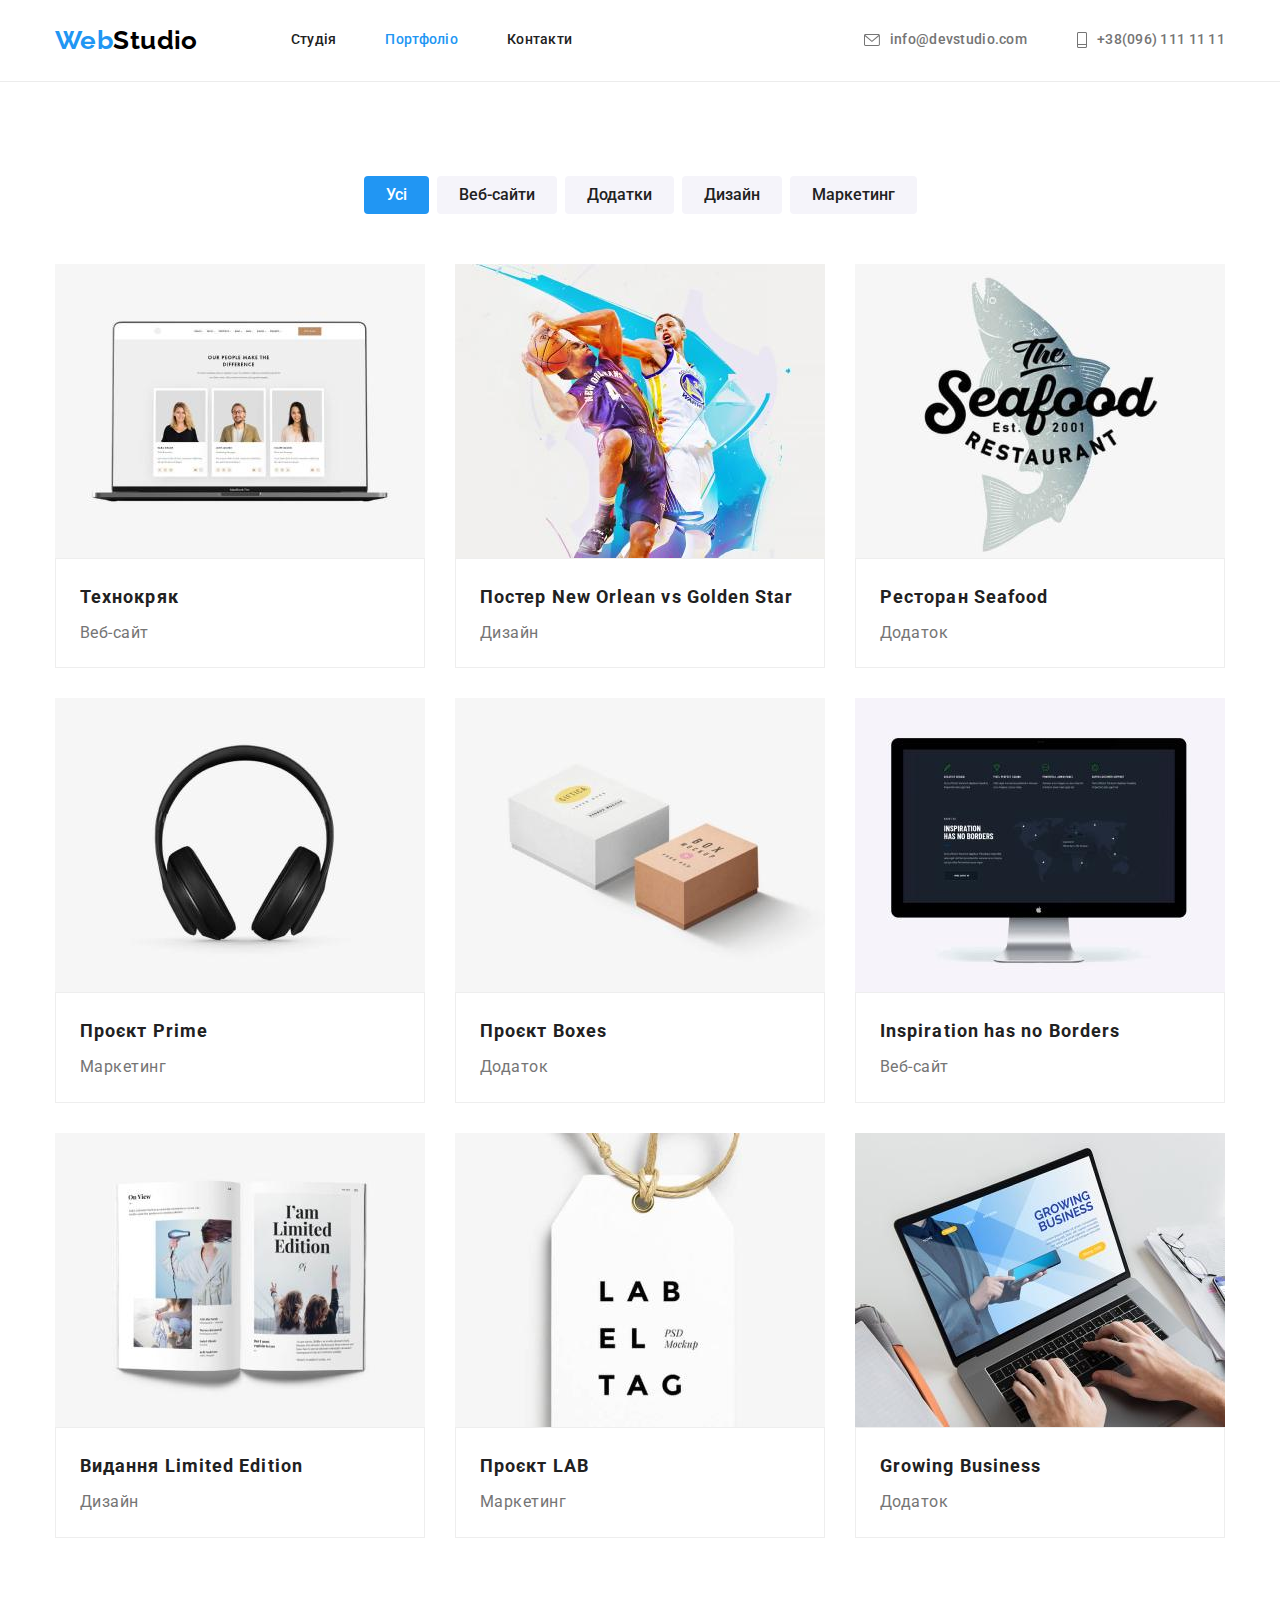
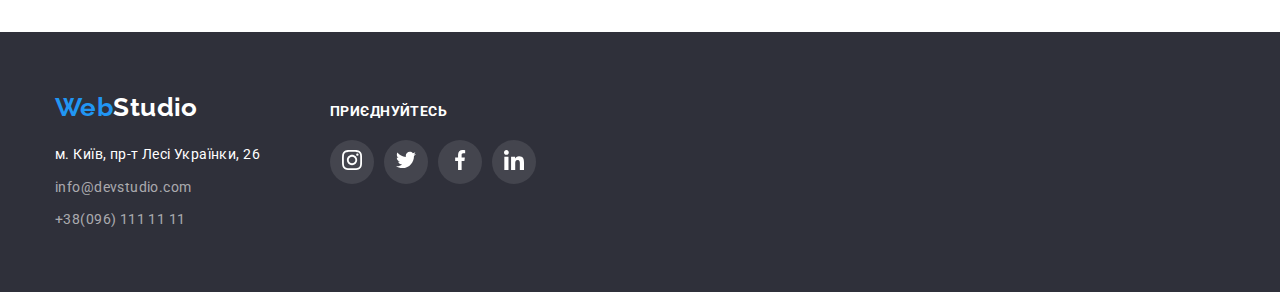
==== portfolio.html @ 6b9dde9d "icons" ====
<!DOCTYPE html>
<html lang="uk">
  <head>
    <meta charset="UTF-8" />
    <meta http-equiv="X-UA-Compatible" content="IE=edge" />
    <meta name="viewport" content="width=device-width, initial-scale=1.0" />
    <title>Document</title>
    <link rel="preconnect" href="https://fonts.googleapis.com" />
    <link rel="preconnect" href="https://fonts.gstatic.com" crossorigin />
    <link
      href="https://fonts.googleapis.com/css2?family=Raleway:wght@700&family=Roboto:ital,wght@0,400;0,500;0,700;0,900;1,400&display=swap"
      rel="stylesheet"
    />
    <link
      rel="stylesheet"
      href="https://cdnjs.cloudflare.com/ajax/libs/modern-normalize/1.1.0/modern-normalize.min.css"
    />
    <link rel="stylesheet" href="./css/styles.css" />
  </head>

  <body>
    <header class="page-header">
      <div class="container main-nav">
        <a href="" class="logo"><span class="accent">Web</span>Studio</a>
        <nav>
          <ul class="site-nav list">
            <li class="site-item">
              <a href="./index.html" class="link">Студія</a>
            </li>
            <li class="site-item">
              <a href="./portfolio.html" class="link current">Портфоліо</a>
            </li>
            <li class="site-item"><a href="#" class="link">Контакти</a></li>
          </ul>
        </nav>
        <ul class="contact-nav list">
          <li class="contact-item">
            <a class="cont-link current" href="mailto:info@devstudio.com" aria-label="mail">
              <svg class="header-icon" width="16" height="12">
                <use href="./images/images.svg#icon-envelope"></use>
              </svg>
              <span>info@devstudio.com </span> 
            </a>
          </li>
          <li class="contact-item">
            <a class="cont-link" href="tel:+380961111111">
              <svg class="header-icon" width="10" height="16">
                    <use class="header-icon" href="./images/images.svg#icon-Vector"></use>
                  </svg>
              
              <span>+38(096) 111 11 11</span>
          </a>
          </li>
        </ul>
      </div>
    </header>
    <main>
      <section class="section">
        <div class="container">
          <h1 class="section-title visually-hidden">Приклади фото</h1>
          <ul class="button-type list">
            <li class="btn-item">
              <button type="button" class="button current">Усі</button>
            </li>
            <li class="btn-item">
              <button type="button" class="button">Веб-сайти</button>
            </li>
            <li class="btn-item">
              <button type="button" class="button">Додатки</button>
            </li>
            <li class="btn-item">
              <button type="button" class="button">Дизайн</button>
            </li>
            <li class="btn-item">
              <button type="button" class="button">Маркетинг</button>
            </li>
          </ul>

          <ul class="portfolio-list list">
            <li class="portfolio-item">
              <img
                class="port-img"
                src="images/portfolio1.jpg"
                alt="Фото сайту"
                width="370"
                height="294"
              />
              <div class="potr-border">
                <h2 class="title-port">Технокряк</h2>
                <p class="text-port">Веб-сайт</p>
              </div>
            </li>
            <li class="portfolio-item">
              <img
                class="port-img"
                src="images/portfolio2.jpg"
                alt="Баскетболісти"
                width="370"
                height="294"
              />
              <div class="potr-border">
                <h2 class="title-port" lang="en">
                  Постер New Orlean vs Golden Star
                </h2>
                <p class="text-port">Дизайн</p>
              </div>
            </li>
            <li class="portfolio-item">
              <img
                class="port-img"
                src="images/portfolio3.jpg"
                alt="Логотип ресторану"
                width="370"
                height="294"
              />
              <div class="potr-border">
                <h2 class="title-port" lang="en">Ресторан Seafood</h2>
                <p class="text-port">Додаток</p>
              </div>
            </li>
            <li class="portfolio-item">
              <img
                class="port-img"
                src="images/portfolio4.jpg"
                alt="Навушники"
                width="370"
                height="294"
              />
              <div class="potr-border">
                <h2 class="title-port" lang="en">Проєкт Prime</h2>
                <p class="text-port">Маркетинг</p>
              </div>
            </li>
            <li class="portfolio-item">
              <img
                class="port-img"
                src="images/portfolio5.jpg"
                alt="Дві коробки"
                width="370"
                height="294"
              />
              <div class="potr-border">
                <h2 class="title-port" lang="en">Проєкт Boxes</h2>
                <p class="text-port">Додаток</p>
              </div>
            </li>
            <li class="portfolio-item">
              <img
                class="port-img"
                src="images/portfolio6.jpg"
                alt="Монітор"
                width="370"
                height="294"
              />
              <div class="potr-border">
                <h2 class="title-port" lang="en">Inspiration has no Borders</h2>
                <p class="text-port">Веб-сайт</p>
              </div>
            </li>
            <li class="portfolio-item">
              <img
                class="port-img"
                src="images/portfolio7.jpg"
                alt="Сторінки книги"
                width="370"
                height="294"
              />
              <div class="potr-border">
                <h2 class="title-port" lang="en">Видання Limited Edition</h2>
                <p class="text-port">Дизайн</p>
              </div>
            </li>
            <li class="portfolio-item">
              <img
                class="port-img"
                src="images/portfolio8.jpg"
                alt="Ярлик"
                width="370"
                height="294"
              />
              <div class="potr-border">
                <h2 class="title-port" lang="en">Проєкт LAB</h2>
                <p class="text-port">Маркетинг</p>
              </div>
            </li>
            <li class="portfolio-item">
              <img
                class="port-img"
                src="images/portfolio9.jpg"
                alt="Набір тексту на ноутбуці"
                width="370"
                height="294"
              />
              <div class="potr-border">
                <h2 class="title-port" lang="eng">Growing Business</h2>
                <p class="text-port">Додаток</p>
              </div>
            </li>
          </ul>
        </div>
      </section>
    </main>

    <footer class="footer">
      <div class="container container-footer">
        <div class="footer-position">
          <a href="" class="logo-footer"
        ><span class="accent-footer">Web</span>Studio</a>
      <address>
        <ul class="address list">
          <li class="address-item">
            <a
              href="https://goo.gl/maps/UXHaqJRbuejxWk5PA"
              target="_blank"
              rel="noopener noreferrer"
              class="address-map"
              >м. Київ, пр-т Лесі Українки, 26
            </a>
          </li>
          <li class="address-item">
            <a href="mailto:info@devstudio.com" class="address-cont"
              >info@devstudio.com</a
            >
          </li>
          <li class="6">
            <a href="tel:+380961111111" class="address-cont"
              >+38(096) 111 11 11</a
            >
          </li>
          </div>
              <div class="join">
              <h2 class="join-title">ПРИЄДНУЙТЕСЬ</h2>
             <ul class="join-list">
              <li class="join-box"> 
                <a class="join-icon" href="https://www.instagram.com/" aria-label="Instagram">
                  <svg class="join-item" width="20" height="20">
                    <use href="./images/images.svg#icon-instagram2"></use>
                    </svg>
                </a>
              </li>
              <li class="join-box">
                <a href="https://twitter.com/?lang=uk" aria-label="Twitter">
                  <svg class="join-icon" width="20" height="20">
                    <use href="./images/images.svg#icon-twitter1"></use>
                  </svg>
                </a>
              </li>
              <li class="join-box">
                <a href="https://www.facebook.com/" aria-label="Twitter">
                  <svg class="join-icon" width="20" height="20">
                    <use href="./images/images.svg#icon-facebook1"></use>
                  </svg>
                </a>
              </li>
              <li class="join-box">
                <a href="https://www.linkedin.com/" aria-label="Twitter">
                  <svg class="join-icon" width="20" height="20">
                    <use href="./images/images.svg#icon-linkedin1"></use>
                  </svg>
                </a>
              </li>
             </ul>
          </div>
        </ul>
        </div>
      </address>
    </footer>
  </body>
</html>
---- css/styles.css ----
:root {
  --primary-text-color: #ffffff;
  --title-text-color: #212121;
  --accent-color: #2196f3;
  --black-color: #000000;
  --secondary-text-color: #757575;
  --grey-color: rgba(255, 255, 255, 0.6);
  --background-color: #f5f4fa;
  --footer-color: #2f303a;
  --border-color: #ececec;
  --second-border-color: #eeeeee;
  --background-second-color: rgba(255, 255, 255, 0.1);
  --sec-border-color: #afb1b8;
  --hero-background-color: rgba(47, 48, 58, 0.4);
}

/* Колір основного тексту #212121 */
/* Вторинний колір #757575*/
/* Чорний #000000 */
/* Акцент 1 #2196F3 */
/* Білий #FFFFFF */
/* Колір фону #FFFFFF */
/* Вторинний колір фону #F5F5F5 */
/* Третій колір фону #F5F4FA */
/* Сірий колір rgba(255, 255, 255, 0.6) */

body {
  color: #212121;
  background-color: var(--primary-text-color);
  font-family: Roboto, sans-serif;
  font-size: 14px;
  letter-spacing: 0.03em;
}
/* Обнулення */
ul {
  list-style: none;
  padding: 0px;
  margin: 0px;
}

a {
  text-decoration: none;
  color: inherit;
}

h1,
h2,
h3,
h4 {
  margin: 0px;
}

p {
  margin: 0px;
}

address {
  font-style: normal;
}

button {
  font-family: inherit;
  padding: 0px;
  margin: 0px;
  border: none;
}

img {
  display: block;
  max-width: 100%;
  height: auto;
}

.visually-hidden {
  position: absolute;
  white-space: nowrap;
  width: 1px;
  height: 1px;
  overflow: hidden;
  border: 0;
  padding: 0;
  clip: rect(0 0 0 0);
  clip-path: inset(50%);
  margin: -1px;
}
/* Header */
.page-header {
  border-bottom: 1px solid var(--border-color);
}

.main-nav {
  display: flex;
  align-items: center;
}

/* Logo */
.logo {
  padding-top: 25px;
  padding-bottom: 25px;
  margin-right: 93px;
  font-family: Raleway;
  color: var(--black-color);
  font-family: Raleway;
  font-size: 26px;
  font-weight: 700;
  line-height: 1.19;
  text-decoration: none;
}
.logo .accent {
  font-family: Raleway;
  color: var(--accent-color);
  font-family: Raleway;
  font-size: 26px;
  font-weight: 700;
  line-height: 1.19;
}
.logo:hover {
  color: var(--accent-color);
}

.container {
  max-width: 1200px;
  padding: 0 15px;
  margin-left: auto;
  margin-right: auto;
}

.section {
  padding-top: 94px;
  padding-bottom: 94px;
}

.section-work {
  padding-bottom: 94px;
}

/* Site,contact-nav */
.site-nav {
  display: flex;
}

.site-nav .site-item:not(:last-child) {
  margin-right: 49px;
}

.site-nav .link {
  display: block;
  padding-top: 32px;
  padding-bottom: 32px;

  color: var(--title-text-color);
  font-weight: 500;
  line-height: 1.14;
  letter-spacing: 0.02em;
  text-decoration: none;
}

.site-nav .link.current {
  color: var(--accent-color);
  text-decoration: none;
}

.site-nav .link:hover,
.site-nav .link:focus {
  color: var(--accent-color);
}

.contact-nav {
  display: flex;
  margin-left: auto;
  align-items: center;
}

.contact-nav .contact-item:not(:last-child) {
  margin-right: 50px;
}

.contact-nav .cont-link {
  display: flex;
  padding-top: 32px;
  padding-bottom: 32px;

  color: var(--secondary-text-color);
  font-weight: 500;
  line-height: 1.14;
  letter-spacing: 0.02em;
  text-decoration: none;
}

.header-icon {
  fill: currentColor;
  margin-right: 10px;
  margin-top: auto;
  margin-bottom: auto;
}
.contact-nav .cont-link:hover,
.contact-nav .cont-link:focus {
  color: var(--accent-color);
}

/* Hero */

.hero {
  padding-top: 200px;
  padding-bottom: 200px;
  text-align: center;
  background-image: -webkit-linear-gradient(
      rgba(47, 48, 58, 0.4),
      rgba(47, 48, 58, 0.4)
    ),
    url("..//images/hero.jpg");
  background-repeat: no-repeat;
  background-size: cover;
}

.hero-title {
  color: var(--primary-text-color);
  font-weight: 900;
  font-size: 44px;
  line-height: 1.36;
  letter-spacing: 0.06em;
  margin-bottom: 30px;
}

.section-title {
  color: var(--title-text-color);
  font-weight: 700;
  font-size: 36px;
  line-height: 1.16;
  text-align: center;
  margin-bottom: 50px;
}

/* Features */

.feature-list {
  display: flex;
  flex-wrap: wrap;
  gap: 30px;
}
.feature-item {
  flex-basis: calc((100% - 90px) / 4);
}

.feature-item:nth-child(4) {
  margin-right: 0px;
}

.feature-list .title {
  color: var(--black-color);
  font-size: 14px;
  font-weight: 700;
  line-height: 1.14;
  margin-bottom: 10px;
}
.text {
  color: var(--secondary-text-color);
  font-weight: 400;
  font-size: 14px;
  line-height: 1.7;
}

.feature-img {
  display: flex;
  justify-content: center;
  align-items: center;
  width: 270px;
  height: 120px;
  border-radius: 50%;
  background-color: var(--background-color);
  border-radius: 4px;
  margin-bottom: 30px;
}
/* Work */

.work-list {
  display: flex;
  flex-wrap: wrap;
  gap: 30px;
}

.work-item {
  flex-basis: calc((100% - 60px) / 3);
}

/* .work-item:nth-child(3) {
  margin-right: 0;
} */

/* Our team */

.section-team {
  background-color: var(--background-color);
}

.team-list {
  display: flex;
  flex-wrap: wrap;
  gap: 30px;
}

.team-item {
  flex-basis: calc((100% - 90px) / 4);
  background-color: 0px 4px 4px hex;
}

/* .team-item:nth-child(4) {
  margin-right: 0;
} */

.team-section {
  padding-top: 30px;
  padding-bottom: 30px;
  background-color: #ffffff;
  border-bottom-left-radius: 4%;
  border-bottom-right-radius: 4%;
  box-shadow: 0px 4px 4px rgba(0, 0, 0, 0.25);
}

.team-title {
  color: var(--title-text-color);
  font-weight: 500;
  font-size: 16px;
  line-height: 1.18;
  text-align: center;
  margin-bottom: 10px;
}

.team-text {
  color: var(--secondary-text-color);
  font-weight: 500;
  font-size: 16px;
  line-height: 1.18;
  text-align: center;
  margin-bottom: 16px;
}

/* Button */

.button {
  color: var(--title-text-color);
  background-color: var(--background-color);
  cursor: pointer;
  font-weight: 500;
  font-size: 16px;
  line-height: 1.6;
  text-align: center;
  border-radius: 4px;
  padding-top: 6px;
  padding-bottom: 6px;
  padding-right: 22px;
  padding-left: 22px;
}

.button-type {
  display: flex;
  justify-content: center;
  margin-bottom: 50px;
}

.btn-item {
  margin-right: 8px;
}

.btn-item:nth-child(5) {
  margin-right: 0;
}

.button-type .button.current {
  color: var(--primary-text-color);
  background-color: var(--accent-color);
}

.button-type .button:hover,
.button-type .button:focus {
  color: var(--background-color);
  background-color: var(--accent-color);
}

.button.primary {
  color: var(--background-color);
  background-color: var(--accent-color);
  padding: 10px 32px;
  border-radius: 4px;
}

/* Portfolio */
.portfolio-list {
  display: flex;
  flex-wrap: wrap;
}

.portfolio-item {
  width: 370px;
  margin-right: 30px;
  margin-bottom: 30px;
}

.portfolio-item:hover {
  box-shadow: 0px 4px 4px rgba(0, 0, 0, 0.25);
}

.potr-border {
  padding-top: 20px;
  padding-right: 24px;
  padding-bottom: 20px;
  padding-left: 24px;
  border: 1px solid var(--second-border-color);
}

.portfolio-item:nth-child(3n) {
  margin-right: 0;
}

.portfolio-item:nth-last-child(-n + 3) {
  margin-bottom: 0;
}

.title-port {
  color: var(--title-text-color);
  font-weight: 700;
  font-size: 18px;
  line-height: 2;
  letter-spacing: 0.06em;
  margin-bottom: 4px;
}

.text-port {
  color: var(--secondary-text-color);
  font-weight: 400;
  font-size: 16px;
  line-height: 1.8;
  letter-spacing: 0.03em;
}

/* linki */
.team-icon {
  display: flex;
  flex-wrap: wrap;
  align-items: baseline;
  gap: 10px;
  margin-right: 32px;
  margin-left: 32px;
}

.team-img {
  flex-basis: calc((100% - 30px) / 4);
}
.team-img {
  display: flex;
  justify-content: center;
  align-items: center;
  width: 44px;
  height: 44px;
  color: var(--sec-border-color);
  border-radius: 50%;
  box-shadow: 0px 4px 4px rgba(0, 0, 0, 0.25);
}

.icon-team {
  fill: currentColor;
}
.team-img:hover,
.team-img:focus {
  color: var(--primary-text-color);
  background-color: #2196f3;
  border-radius: 50%;
}
/* Clients */
.section.section-client {
  box-shadow: inset 0px 4px 4px rgba(0, 0, 0, 0.25);
}
.client-list {
  display: flex;
  flex-wrap: wrap;
  gap: 30px;
}

.client-item {
  flex-basis: calc((100% - 150px) / 6);
}

.client-item {
  display: flex;
  justify-content: center;
  align-items: center;
  width: 170px;
  height: 92px;
  border: 1px solid var(--sec-border-color);
  border-radius: 5px;
  color: var(--sec-border-color);
}
.client-item:hover {
  color: var(--accent-color);
  border: 1px solid var(--accent-color);
}

/* Footer */

.footer {
  background-color: var(--footer-color);
  padding-top: 60px;
  padding-bottom: 60px;
}
.address-item {
  margin-bottom: 9px;
}

.logo-footer {
  display: block;
  color: var(--primary-text-color);
  font-family: Raleway;
  font-size: 26px;
  font-weight: 700;
  line-height: 1.19;
  text-decoration: none;
  margin-bottom: 20px;
}

.accent-footer {
  font-family: Raleway;
  color: var(--accent-color);
  font-family: Raleway;
  font-size: 26px;
  font-weight: 700;
  line-height: 1.19;
}
.address-map {
  font-family: Roboto;
  color: var(--primary-text-color);
  font-style: normal;
  font-weight: 400;
  font-size: 14px;
  line-height: 1.7;
  text-decoration: none;
}

.address-map:hover,
.address-map:focus {
  color: var(--accent-color);
}
.address-cont {
  color: #ffffff99;
  font-style: normal;
  font-weight: 400;
  font-size: 14px;
  line-height: 1.7;
  text-decoration: none;
}

.address-cont:hover,
.address-cont:focus {
  color: var(--accent-color);
}
.container-footer {
  display: flex;
  align-items: baseline;
}
.footer-position {
  margin-right: 70px;
}

.join-list {
  display: flex;
  flex-wrap: wrap;
  gap: 10px;
}

.join-title {
  color: var(--primary-text-color);
  font-family: "Roboto";
  font-style: normal;
  font-weight: 700;
  font-size: 14px;
  line-height: 1.14;
  letter-spacing: 0.03em;
  margin-bottom: 20px;
}

.join-box {
  display: flex;
  justify-content: center;
  align-items: center;
  width: 44px;
  height: 44px;
  border-radius: 50%;
  background-color: var(--background-second-color);
  color: var(--primary-text-color);
}
.join-icon {
  fill: currentColor;
}
.join-box:hover,
.join-box:focus {
  color: var(--primary-text-color);
  background-color: var(--accent-color);
}
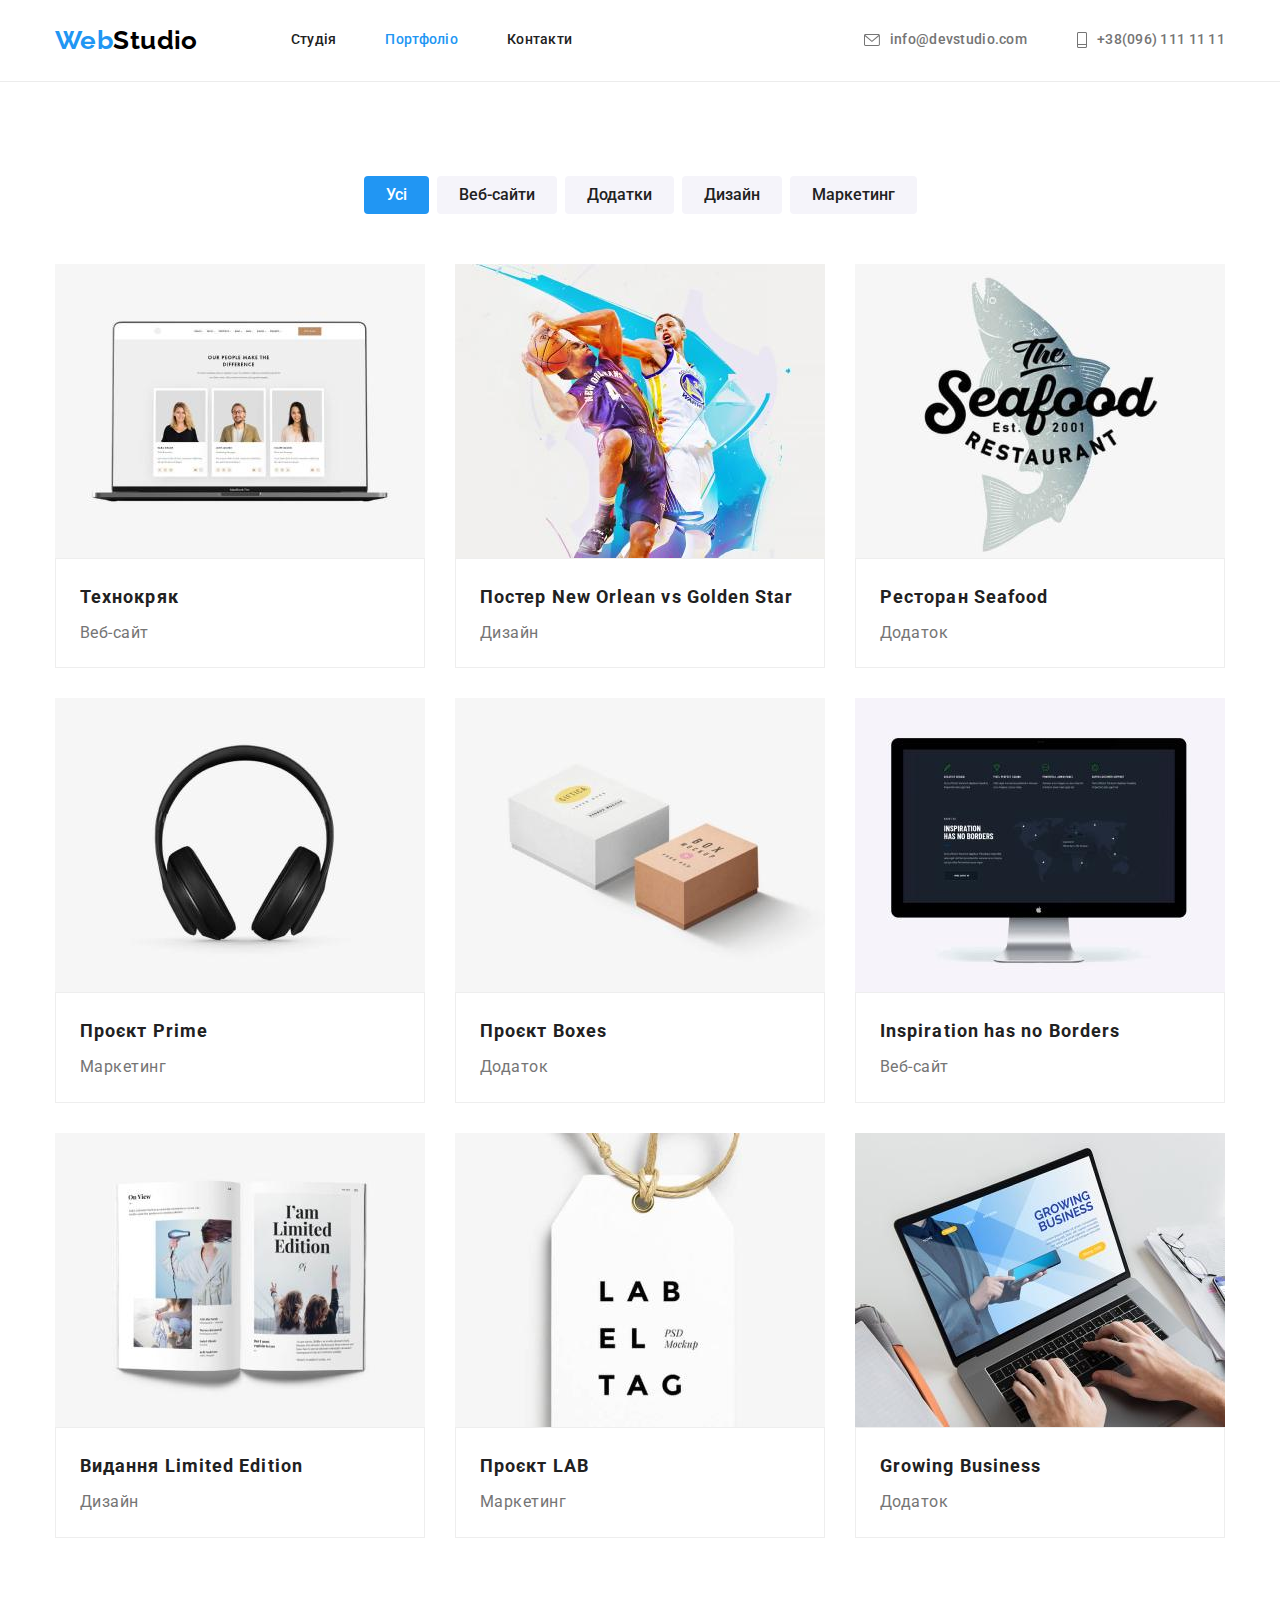
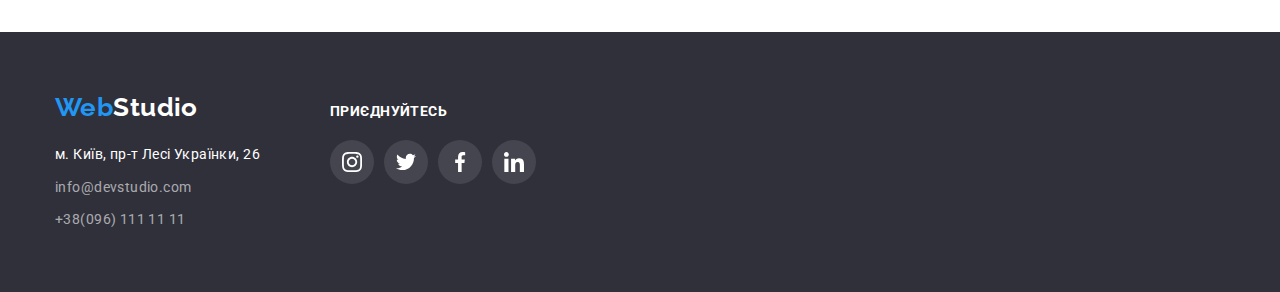
==== commit 6936cac0: "svg2" ====
--- a/portfolio.html
+++ b/portfolio.html
@@ -230,30 +230,30 @@
           </div>
               <div class="join">
               <h2 class="join-title">ПРИЄДНУЙТЕСЬ</h2>
-             <ul class="join-list">
+            <ul class="join-list">
               <li class="join-box"> 
-                <a class="join-icon" href="https://www.instagram.com/" aria-label="Instagram">
-                  <svg class="join-item" width="20" height="20">
+                <a class="join-svg" href="https://www.instagram.com/" aria-label="Instagram">
+                  <svg class="join-icon" width="20" height="20">
                     <use href="./images/images.svg#icon-instagram2"></use>
                     </svg>
                 </a>
               </li>
               <li class="join-box">
-                <a href="https://twitter.com/?lang=uk" aria-label="Twitter">
+                <a class="join-svg" href="https://twitter.com/?lang=uk" aria-label="Twitter">
                   <svg class="join-icon" width="20" height="20">
                     <use href="./images/images.svg#icon-twitter1"></use>
                   </svg>
                 </a>
               </li>
               <li class="join-box">
-                <a href="https://www.facebook.com/" aria-label="Twitter">
+                <a  class="join-svg" href="https://www.facebook.com/" aria-label="Twitter">
                   <svg class="join-icon" width="20" height="20">
                     <use href="./images/images.svg#icon-facebook1"></use>
                   </svg>
                 </a>
               </li>
               <li class="join-box">
-                <a href="https://www.linkedin.com/" aria-label="Twitter">
+                <a class="join-svg" href="https://www.linkedin.com/" aria-label="Twitter">
                   <svg class="join-icon" width="20" height="20">
                     <use href="./images/images.svg#icon-linkedin1"></use>
                   </svg>
--- a/css/styles.css
+++ b/css/styles.css
@@ -446,7 +446,7 @@
 .team-img {
   flex-basis: calc((100% - 30px) / 4);
 }
-.team-img {
+.icon-svg {
   display: flex;
   justify-content: center;
   align-items: center;
@@ -454,22 +454,19 @@
   height: 44px;
   color: var(--sec-border-color);
   border-radius: 50%;
-  box-shadow: 0px 4px 4px rgba(0, 0, 0, 0.25);
 }
 
 .icon-team {
   fill: currentColor;
 }
-.team-img:hover,
-.team-img:focus {
+.icon-svg:hover,
+.icon-svg:focus {
   color: var(--primary-text-color);
   background-color: #2196f3;
   border-radius: 50%;
 }
 /* Clients */
-.section.section-client {
-  box-shadow: inset 0px 4px 4px rgba(0, 0, 0, 0.25);
-}
+
 .client-list {
   display: flex;
   flex-wrap: wrap;
@@ -480,7 +477,7 @@
   flex-basis: calc((100% - 150px) / 6);
 }
 
-.client-item {
+.client-svg {
   display: flex;
   justify-content: center;
   align-items: center;
@@ -490,7 +487,13 @@
   border-radius: 5px;
   color: var(--sec-border-color);
 }
-.client-item:hover {
+
+.client-icon {
+  fill: currentColor;
+}
+
+.client-svg:hover,
+.client-svg:focus {
   color: var(--accent-color);
   border: 1px solid var(--accent-color);
 }
@@ -577,7 +580,7 @@
   margin-bottom: 20px;
 }
 
-.join-box {
+.join-svg {
   display: flex;
   justify-content: center;
   align-items: center;
@@ -590,8 +593,8 @@
 .join-icon {
   fill: currentColor;
 }
-.join-box:hover,
-.join-box:focus {
+.join-svg:hover,
+.join-svg:focus {
   color: var(--primary-text-color);
   background-color: var(--accent-color);
 }
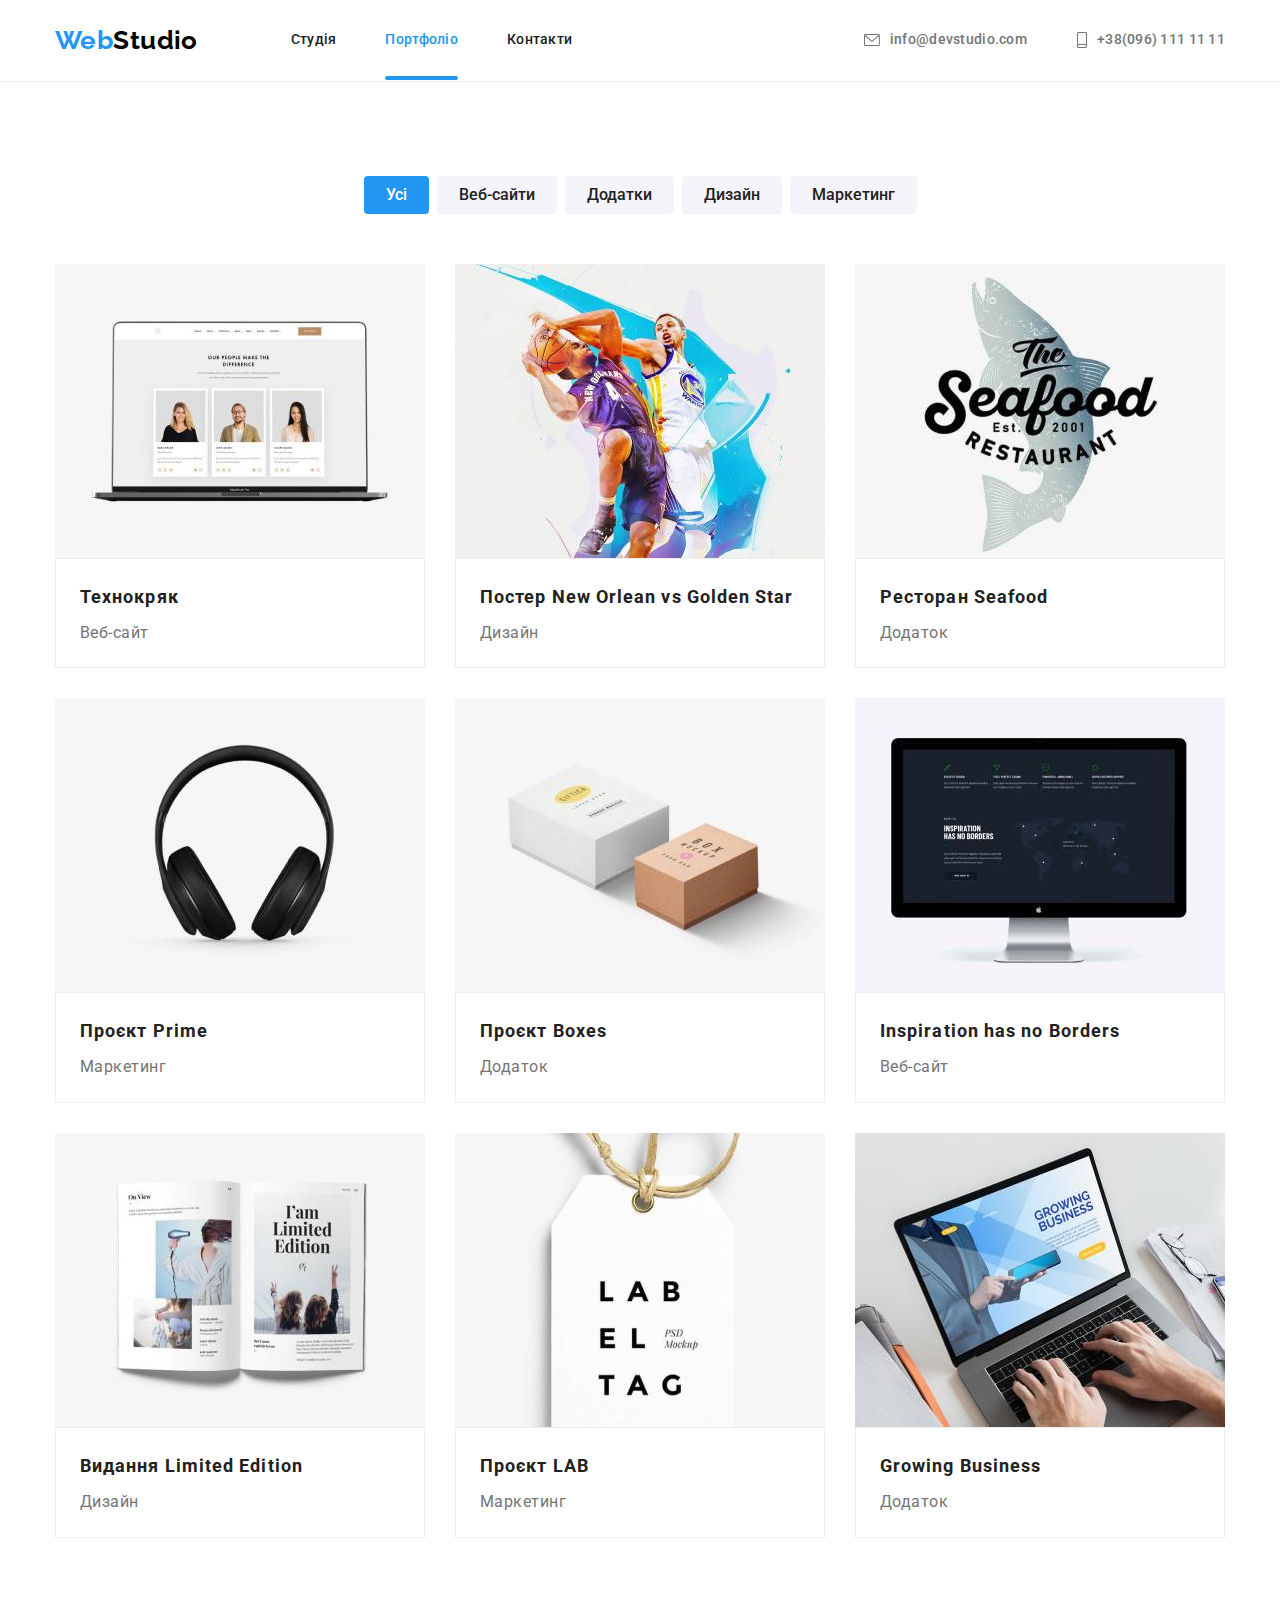
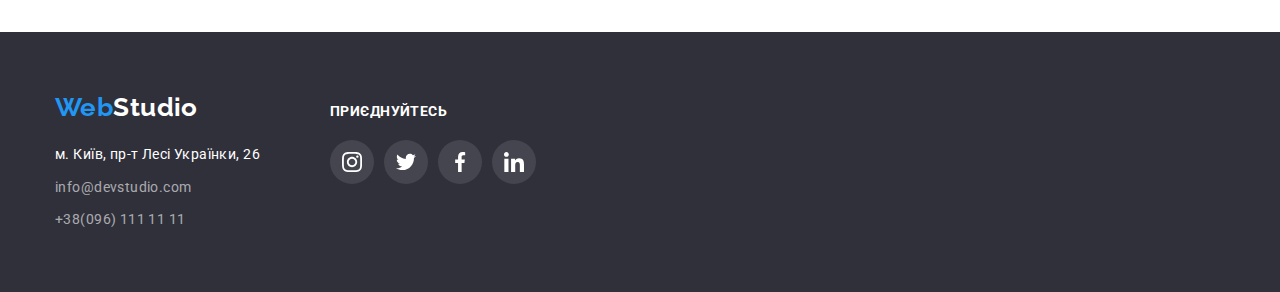
==== commit c9e9d12b: "modal" ====
--- a/portfolio.html
+++ b/portfolio.html
@@ -21,7 +21,7 @@
   <body>
     <header class="page-header">
       <div class="container main-nav">
-        <a href="" class="logo"><span class="accent">Web</span>Studio</a>
+        <a  href="#" class="logo"><span class="accent">Web</span>Studio</a>
         <nav>
           <ul class="site-nav list">
             <li class="site-item">
@@ -78,6 +78,7 @@
 
           <ul class="portfolio-list list">
             <li class="portfolio-item">
+              <div class="port-wrapper">
               <img
                 class="port-img"
                 src="images/portfolio1.jpg"
@@ -85,12 +86,16 @@
                 width="370"
                 height="294"
               />
+                <p class="wrapper-text">Ресурс пропонує комплексні пропозиції з різним рівнем функціоналу та сервісів.
+                 Все це дозволить відвідувачу отримати вичерпні відомості про компанію чи приватну особу.</p>
+                </div>
               <div class="potr-border">
                 <h2 class="title-port">Технокряк</h2>
                 <p class="text-port">Веб-сайт</p>
               </div>
             </li>
-            <li class="portfolio-item">
+              <li class="portfolio-item">
+                 <div class="port-wrapper">
               <img
                 class="port-img"
                 src="images/portfolio2.jpg"
@@ -98,6 +103,9 @@
                 width="370"
                 height="294"
               />
+              <p class="wrapper-text">Ресурс пропонує комплексні пропозиції з різним рівнем функціоналу та сервісів.
+                 Все це дозволить відвідувачу отримати вичерпні відомості про компанію чи приватну особу.</p>
+              </div>
               <div class="potr-border">
                 <h2 class="title-port" lang="en">
                   Постер New Orlean vs Golden Star
@@ -106,6 +114,7 @@
               </div>
             </li>
             <li class="portfolio-item">
+               <div class="port-wrapper">
               <img
                 class="port-img"
                 src="images/portfolio3.jpg"
@@ -113,12 +122,16 @@
                 width="370"
                 height="294"
               />
+              <p class="wrapper-text">Ресурс пропонує комплексні пропозиції з різним рівнем функціоналу та сервісів.
+                 Все це дозволить відвідувачу отримати вичерпні відомості про компанію чи приватну особу.</p>
+              </div>
               <div class="potr-border">
                 <h2 class="title-port" lang="en">Ресторан Seafood</h2>
                 <p class="text-port">Додаток</p>
               </div>
             </li>
             <li class="portfolio-item">
+               <div class="port-wrapper">
               <img
                 class="port-img"
                 src="images/portfolio4.jpg"
@@ -126,12 +139,16 @@
                 width="370"
                 height="294"
               />
+              <p class="wrapper-text">Ресурс пропонує комплексні пропозиції з різним рівнем функціоналу та сервісів.
+                 Все це дозволить відвідувачу отримати вичерпні відомості про компанію чи приватну особу.</p>
+              </div>
               <div class="potr-border">
                 <h2 class="title-port" lang="en">Проєкт Prime</h2>
                 <p class="text-port">Маркетинг</p>
               </div>
             </li>
             <li class="portfolio-item">
+               <div class="port-wrapper">
               <img
                 class="port-img"
                 src="images/portfolio5.jpg"
@@ -139,12 +156,16 @@
                 width="370"
                 height="294"
               />
+              <p class="wrapper-text">Ресурс пропонує комплексні пропозиції з різним рівнем функціоналу та сервісів.
+                 Все це дозволить відвідувачу отримати вичерпні відомості про компанію чи приватну особу.</p>
+              </div>
               <div class="potr-border">
                 <h2 class="title-port" lang="en">Проєкт Boxes</h2>
                 <p class="text-port">Додаток</p>
               </div>
             </li>
             <li class="portfolio-item">
+               <div class="port-wrapper">
               <img
                 class="port-img"
                 src="images/portfolio6.jpg"
@@ -152,12 +173,16 @@
                 width="370"
                 height="294"
               />
+              <p class="wrapper-text">Ресурс пропонує комплексні пропозиції з різним рівнем функціоналу та сервісів.
+                 Все це дозволить відвідувачу отримати вичерпні відомості про компанію чи приватну особу.</p>
+              </div>
               <div class="potr-border">
                 <h2 class="title-port" lang="en">Inspiration has no Borders</h2>
                 <p class="text-port">Веб-сайт</p>
               </div>
             </li>
             <li class="portfolio-item">
+               <div class="port-wrapper">
               <img
                 class="port-img"
                 src="images/portfolio7.jpg"
@@ -165,12 +190,16 @@
                 width="370"
                 height="294"
               />
+              <p class="wrapper-text">Ресурс пропонує комплексні пропозиції з різним рівнем функціоналу та сервісів.
+                 Все це дозволить відвідувачу отримати вичерпні відомості про компанію чи приватну особу.</p>
+              </div>
               <div class="potr-border">
                 <h2 class="title-port" lang="en">Видання Limited Edition</h2>
                 <p class="text-port">Дизайн</p>
               </div>
             </li>
             <li class="portfolio-item">
+               <div class="port-wrapper">
               <img
                 class="port-img"
                 src="images/portfolio8.jpg"
@@ -178,12 +207,16 @@
                 width="370"
                 height="294"
               />
+              <p class="wrapper-text">Ресурс пропонує комплексні пропозиції з різним рівнем функціоналу та сервісів.
+                 Все це дозволить відвідувачу отримати вичерпні відомості про компанію чи приватну особу.</p>
+              </div>
               <div class="potr-border">
                 <h2 class="title-port" lang="en">Проєкт LAB</h2>
                 <p class="text-port">Маркетинг</p>
               </div>
             </li>
             <li class="portfolio-item">
+               <div class="port-wrapper">
               <img
                 class="port-img"
                 src="images/portfolio9.jpg"
@@ -191,6 +224,9 @@
                 width="370"
                 height="294"
               />
+              <p class="wrapper-text">Ресурс пропонує комплексні пропозиції з різним рівнем функціоналу та сервісів.
+                 Все це дозволить відвідувачу отримати вичерпні відомості про компанію чи приватну особу.</p>
+              </div>
               <div class="potr-border">
                 <h2 class="title-port" lang="eng">Growing Business</h2>
                 <p class="text-port">Додаток</p>
--- a/css/styles.css
+++ b/css/styles.css
@@ -12,6 +12,7 @@
   --background-second-color: rgba(255, 255, 255, 0.1);
   --sec-border-color: #afb1b8;
   --hero-background-color: rgba(47, 48, 58, 0.4);
+  --background-opacity-color: rgba(33, 150, 243, 0.9);
 }
 
 /* Колір основного тексту #212121 */
@@ -105,6 +106,7 @@
   font-weight: 700;
   line-height: 1.19;
   text-decoration: none;
+  transition: color 250ms, cubic-bezier(0.4, 0, 0.2, 1);
 }
 .logo .accent {
   font-family: Raleway;
@@ -153,6 +155,21 @@
   line-height: 1.14;
   letter-spacing: 0.02em;
   text-decoration: none;
+  position: relative;
+  transition: color 250ms, cubic-bezier(0.4, 0, 0.2, 1);
+}
+
+.site-nav .link.current::after {
+  content: "";
+  display: block;
+  position: absolute;
+  width: 100%;
+  height: 4px;
+  border-radius: 4px;
+  background-color: var(--accent-color);
+  bottom: 0px;
+  left: 0px;
+  
 }
 
 .site-nav .link.current {
@@ -185,6 +202,7 @@
   line-height: 1.14;
   letter-spacing: 0.02em;
   text-decoration: none;
+  transition: color 250ms, cubic-bezier(0.4, 0, 0.2, 1);
 }
 
 .header-icon {
@@ -231,6 +249,45 @@
   margin-bottom: 50px;
 }
 
+.backdrop {
+  position: fixed;
+  top: 0;
+  left: 0;
+  width: 100%;
+  height: 100%;
+  background-color: rgba(0, 0, 0, 0.2);
+}
+
+.backdrop.is-hidden {
+  opacity: 0;
+  pointer-events: none;
+}
+
+.modal {
+  width: 528px;
+  height: 581px;
+  background-color: var(--primary-text-color);
+  position: absolute;
+  top: 50%;
+  left: 50%;
+  transform: translate(-50%, -50%);
+  border-radius: 5px;
+  box-shadow: 0px 4px 4px rgba(0, 0, 0, 0.25);
+}
+.end-btn {
+  position: absolute;
+  display: flex;
+  justify-content: center;
+  align-items: center;
+  top: 8px;
+  left: 490px;
+  width: 30px;
+  height: 30px;
+  background-color: var(--primary-text-color);
+  border-radius: 50%;
+  border: 1px solid rgba(0, 0, 0, 0.1);
+}
+
 /* Features */
 
 .feature-list {
@@ -281,6 +338,33 @@
 
 .work-item {
   flex-basis: calc((100% - 60px) / 3);
+}
+
+.work-wrap {
+  position: relative;
+}
+
+.wrap-text {
+  position: absolute;
+  display: flex;
+  align-items: center;
+  justify-content: center;
+  top: 224px;
+  bottom: 0;
+  right: 0;
+  width: 370px;
+  height: 70px;
+  background-color: rgba(47, 48, 58, 0.8);
+  margin: 0;
+  font-weight: 700;
+  font-size: 14px;
+  line-height: 1.14;
+  text-align: center;
+  letter-spacing: 0.03em;
+  text-transform: uppercase;
+  color: var(--primary-text-color);
+
+  transform: translateY(0);
 }
 
 /* .work-item:nth-child(3) {
@@ -356,6 +440,7 @@
   display: flex;
   justify-content: center;
   margin-bottom: 50px;
+  transition: color 250ms, background-color 250ms, cubic-bezier(0.4, 0, 0.2, 1);
 }
 
 .btn-item {
@@ -394,6 +479,9 @@
   width: 370px;
   margin-right: 30px;
   margin-bottom: 30px;
+  transition: box-shadow;
+  box-shadow 250ms, cubic-bezier(0.4, 0, 0.2, 1);
+  transition: box-shadow 250ms cubic-bezier(0.4, 0, 0.2, 1);;
 }
 
 .portfolio-item:hover {
@@ -433,6 +521,33 @@
   letter-spacing: 0.03em;
 }
 
+.port-wrapper {
+  position: relative;
+  overflow: hidden;
+}
+
+.wrapper-text {
+  position: absolute;
+  top: 0;
+  left: 0;
+  width: 100%;
+  height: 100%;
+  background-color: var(--background-opacity-color);
+  padding: 63px 24px;
+
+  color: var(--primary-text-color);
+  font-weight: 400;
+  font-size: 18px;
+  line-height: 1.56;
+  letter-spacing: 0.03em;
+
+  transform: translateY(100%);
+  transition: transform 250ms cubic-bezier(0.4, 0, 0.2, 1);
+}
+.portfolio-item:hover .wrapper-text {
+  transform: translateY(0);
+}
+
 /* linki */
 .team-icon {
   display: flex;
@@ -454,6 +569,7 @@
   height: 44px;
   color: var(--sec-border-color);
   border-radius: 50%;
+  transition:  color 250ms, background-color 250ms, border-radius 250ms, cubic-bezier(0.4, 0, 0.2, 1);
 }
 
 .icon-team {
@@ -486,6 +602,7 @@
   border: 1px solid var(--sec-border-color);
   border-radius: 5px;
   color: var(--sec-border-color);
+  transition: color 250ms, border 250ms, cubic-bezier(0.4, 0, 0.2, 1);
 }
 
 .client-icon {
@@ -549,6 +666,7 @@
   font-size: 14px;
   line-height: 1.7;
   text-decoration: none;
+  transition: color 250ms, cubic-bezier(0.4, 0, 0.2, 1);
 }
 
 .address-cont:hover,
@@ -589,6 +707,7 @@
   border-radius: 50%;
   background-color: var(--background-second-color);
   color: var(--primary-text-color);
+  transition: color 250ms, background-color 250ms, cubic-bezier(0.4, 0, 0.2, 1);
 }
 .join-icon {
   fill: currentColor;
